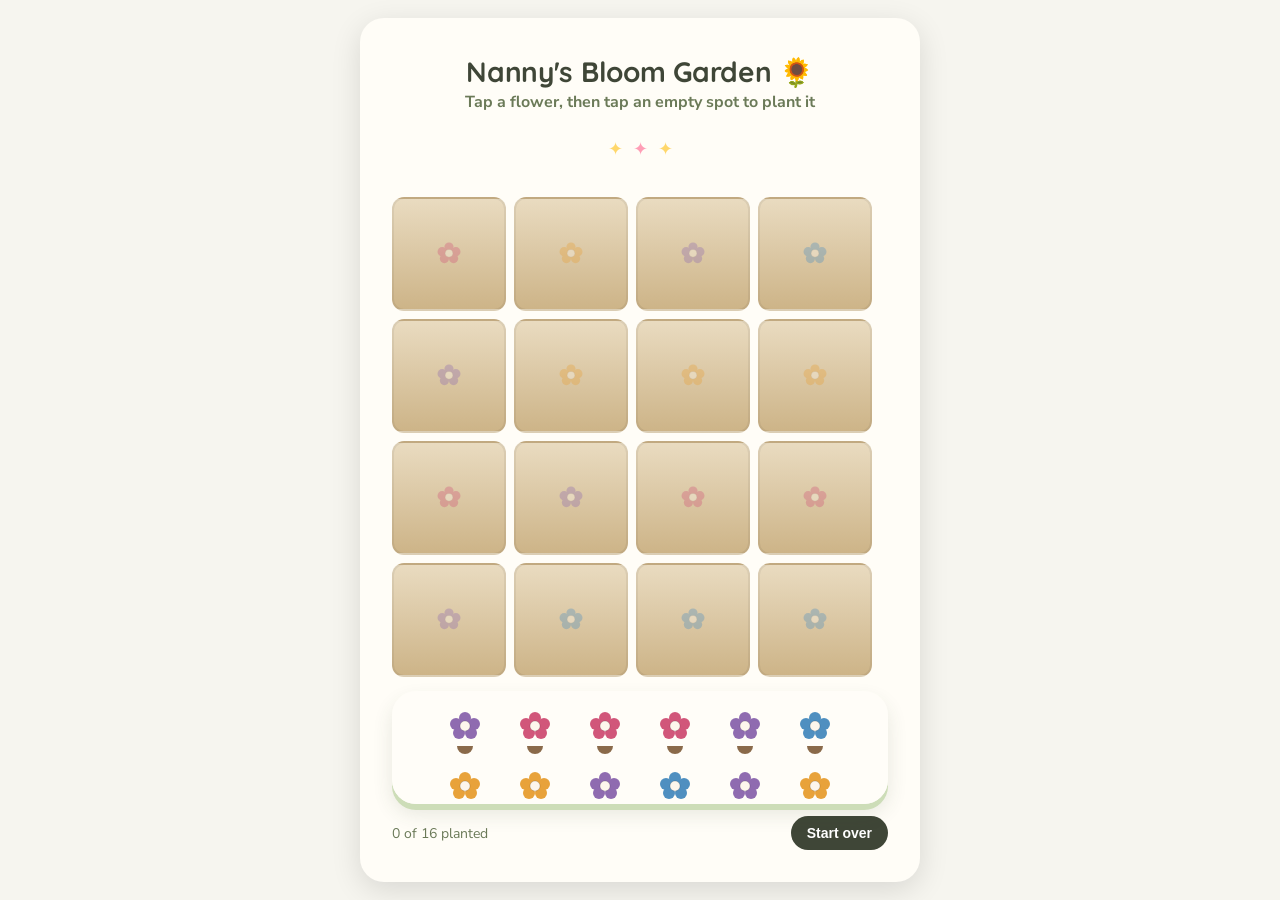
==== public/games/bloom-garden/index.html @ d187f030 "Add Bloom Garden, expand Flower Garden, fix Petal Catch basket - New game: Bloom Garden. Tap flowers" ====
<!DOCTYPE html>
<html lang="en">
<head>
<meta charset="UTF-8">
<meta name="viewport" content="width=device-width, initial-scale=1">
<title>Nanny's Bloom Garden</title>
<meta name="theme-color" content="#f6f5ef">
<meta name="mobile-web-app-capable" content="yes">
<meta name="apple-mobile-web-app-capable" content="yes">
<meta name="apple-mobile-web-app-status-bar-style" content="default">
<link rel="icon" type="image/png" sizes="32x32" href="../../icons/favicon-32.png">
<link rel="icon" type="image/png" sizes="16x16" href="../../icons/favicon-16.png">
<link rel="apple-touch-icon" href="../../icons/apple-touch-icon.png">
<link rel="manifest" href="../../manifest.json">
<link rel="stylesheet" href="../../shell/shell.css">
<link rel="stylesheet" href="style.css">
</head>
<body>
<div class="stage">
  <div class="panel">
    <h1>Nanny's Bloom Garden 🌻</h1>
    <p class="sub">Tap a flower, then tap an empty spot to plant it</p>
    <div class="flourish" aria-hidden="true"><span>&#10022;</span><span>&#10022;</span><span>&#10022;</span></div>

    <div class="decorations" id="decorations" aria-hidden="true"></div>
    <div class="plots" id="plots"></div>
    <div class="flower-tray" id="tray"></div>

    <div class="footer">
      <span class="progress" id="progress">0 of 16 planted</span>
      <button class="reset-btn" id="resetBtn">Start over</button>
    </div>
  </div>
</div>

<div class="win-screen" id="winScreen">
  <div class="win-card">
    <div style="font-size:44px;">🌻🦋🐦</div>
    <h2>Full bloom!</h2>
    <p style="color:var(--garden-ink-soft);">Every plot is planted and the garden is alive with visitors.</p>
    <button id="playAgainBtn">Play again</button>
  </div>
</div>

<script type="module" src="game.js"></script>
<script type="module" src="../../shared/register-sw.js"></script>
</body>
</html>
---- public/shell/shell.css ----
/* Shared design tokens for The Little Garden Arcade.
   Individual games layer their own accent palette and layout on top. */

/* Self-hosted so the fonts are covered by the service worker's
   same-origin precache and still render offline (a Google Fonts
   @import would bypass the SW entirely and just fall back silently). */
@font-face {
  font-family: 'Nunito Sans';
  font-style: normal;
  font-weight: 400 700;
  font-display: swap;
  src: url('../shared/fonts/nunito-sans-latin-ext.woff2') format('woff2');
  unicode-range: U+0100-02BA, U+02BD-02C5, U+02C7-02CC, U+02CE-02D7, U+02DD-02FF, U+0304, U+0308, U+0329, U+1D00-1DBF, U+1E00-1E9F, U+1EF2-1EFF, U+2020, U+20A0-20AB, U+20AD-20C0, U+2113, U+2C60-2C7F, U+A720-A7FF;
}
@font-face {
  font-family: 'Nunito Sans';
  font-style: normal;
  font-weight: 400 700;
  font-display: swap;
  src: url('../shared/fonts/nunito-sans-latin.woff2') format('woff2');
  unicode-range: U+0000-00FF, U+0131, U+0152-0153, U+02BB-02BC, U+02C6, U+02DA, U+02DC, U+0304, U+0308, U+0329, U+2000-206F, U+20AC, U+2122, U+2191, U+2193, U+2212, U+2215, U+FEFF, U+FFFD;
}
@font-face {
  font-family: 'Quicksand';
  font-style: normal;
  font-weight: 700;
  font-display: swap;
  src: url('../shared/fonts/quicksand-700-latin-ext.woff2') format('woff2');
  unicode-range: U+0100-02BA, U+02BD-02C5, U+02C7-02CC, U+02CE-02D7, U+02DD-02FF, U+0304, U+0308, U+0329, U+1D00-1DBF, U+1E00-1E9F, U+1EF2-1EFF, U+2020, U+20A0-20AB, U+20AD-20C0, U+2113, U+2C60-2C7F, U+A720-A7FF;
}
@font-face {
  font-family: 'Quicksand';
  font-style: normal;
  font-weight: 700;
  font-display: swap;
  src: url('../shared/fonts/quicksand-700-latin.woff2') format('woff2');
  unicode-range: U+0000-00FF, U+0131, U+0152-0153, U+02BB-02BC, U+02C6, U+02DA, U+02DC, U+0304, U+0308, U+0329, U+2000-206F, U+20AC, U+2122, U+2191, U+2193, U+2212, U+2215, U+FEFF, U+FFFD;
}

:root {
  --garden-cream: #fffdf8;
  --garden-ink: #3f4637;
  --garden-ink-soft: #6b7a58;

  --garden-sage: #f6f5ef;
  --garden-sage-deep: #cdddb8;
  --garden-sky: #cfe8f5;
  --garden-sky-deep: #a9d2e8;
  --garden-blossom: #f9e8ec;
  --garden-blossom-deep: #e6bcc7;
  --garden-sun: #fdf3da;
  --garden-sun-deep: #e8d190;
  --garden-coral: #d96b5c;
  --garden-pink-deep: #c75e78;

  --garden-accent: #6f8f62;
  --garden-accent-soft: #a6c48a;
  --garden-accent-highlight: #dceccb;

  --radius-lg: 24px;
  --radius-md: 20px;
  --radius-sm: 14px;
  --radius-pill: 30px;

  --font-heading: 'Quicksand', 'Nunito Sans', 'Trebuchet MS', sans-serif;
  --font-body: 'Nunito Sans', 'Trebuchet MS', sans-serif;
}

*, *::before, *::after {
  box-sizing: border-box;
  -webkit-tap-highlight-color: transparent;
}

/* Visually hides content while keeping it in the accessibility tree,
   for text that only screen readers/switch access need to read. */
.visually-hidden {
  position: absolute;
  width: 1px;
  height: 1px;
  padding: 0;
  margin: -1px;
  overflow: hidden;
  clip: rect(0, 0, 0, 0);
  white-space: nowrap;
  border: 0;
}

html, body {
  margin: 0;
  min-height: 100%;
  font-family: var(--font-body);
  color: var(--garden-ink);
}

h1 {
  font-family: var(--font-heading);
  font-weight: 700;
  font-size: clamp(22px, 6vw, 28px);
  letter-spacing: -.01em;
  margin: 4px 0 0;
  text-align: center;
}

.sub {
  color: var(--garden-ink-soft);
  font-weight: 700;
  font-size: clamp(14px, 4vw, 16px);
  margin: 2px 0 14px;
  text-align: center;
}

.stage {
  height: 100%;
  display: flex;
  flex-direction: column;
  align-items: center;
  padding: 18px 14px;
}

/* Floating card that holds a page's content over its accent-coloured
   background. On the hub it's content-sized and centred; game pages
   stretch it to fill the viewport (flex: 1) so their play area still
   has room to grow, same as before the panel existed. */
.panel {
  width: 100%;
  max-width: 560px;
  background: #fffdf7;
  border-radius: var(--radius-lg);
  box-shadow: 0 8px 30px rgba(0, 0, 0, .12);
  padding: clamp(20px, 6vw, 32px);
}

.flourish {
  display: flex;
  align-items: center;
  justify-content: center;
  gap: 10px;
  margin: 10px 0 2px;
  font-size: 18px;
}
.flourish span:nth-child(1), .flourish span:nth-child(3) { color: #ffd76b; }
.flourish span:nth-child(2) { color: #ff9eb6; }

.reset-btn {
  border: none;
  background: var(--garden-ink);
  color: #fff;
  padding: 9px 16px;
  border-radius: var(--radius-pill);
  font-size: 14px;
  font-weight: 600;
  cursor: pointer;
}

.footer {
  width: 100%;
  display: flex;
  justify-content: space-between;
  align-items: center;
  margin-top: 12px;
}

.progress {
  font-size: 14px;
  color: var(--garden-ink-soft);
}

.win-screen {
  position: fixed;
  inset: 0;
  background: rgba(61, 74, 47, .55);
  display: none;
  align-items: center;
  justify-content: center;
  padding: 20px;
}
.win-screen.show { display: flex; }

.win-card {
  background: var(--garden-cream);
  border-radius: var(--radius-lg);
  padding: 32px 26px;
  text-align: center;
  max-width: 320px;
  box-shadow: 0 10px 30px rgba(0, 0, 0, .25);
}
.win-card h2 {
  font-family: var(--font-heading);
  margin: 0 0 8px;
}
.win-card button {
  border: none;
  color: #fff;
  padding: 11px 24px;
  border-radius: var(--radius-pill);
  font-size: 15px;
  font-weight: 700;
  cursor: pointer;
  margin-top: 6px;
}

@keyframes shake {
  20% { transform: translateX(-6px); }
  40% { transform: translateX(6px); }
  60% { transform: translateX(-4px); }
  80% { transform: translateX(4px); }
}
---- public/games/bloom-garden/style.css ----
html, body { background: var(--garden-sage); overflow: hidden; height: 100%; }

.panel { flex: 1; display: flex; flex-direction: column; min-height: 0; }

.decorations {
  display: flex; justify-content: center; gap: 16px;
  min-height: 28px; margin-bottom: 4px;
}
.decor {
  font-size: 22px;
  opacity: 0;
  transform: scale(.4);
  transition: opacity .5s ease, transform .5s cubic-bezier(.34, 1.56, .64, 1);
}
.decor.shown { opacity: 1; transform: scale(1); }

.plots {
  display: grid; grid-template-columns: repeat(4, 1fr); gap: 8px;
  width: 100%; max-width: 480px; margin-bottom: 14px;
}
.plot {
  position: relative; aspect-ratio: 1/1; border-radius: 12px;
  background: linear-gradient(180deg, #e9dbc0, #cdb488);
  border: 2px solid rgba(0, 0, 0, .06);
  display: flex; align-items: center; justify-content: center;
  cursor: pointer;
}
.plot .ghost { opacity: .35; transition: opacity .2s ease, transform .2s ease; display: flex; }
.plot.filled { background: linear-gradient(180deg, #eef6df, #d5e8bd); cursor: default; }
.plot.filled .ghost { opacity: 1; transform: scale(1.15); }
.plot.wrong { animation: shake .4s ease; }

.flower-tray {
  flex: 1; width: 100%; max-width: 560px;
  background: var(--garden-cream);
  border-radius: var(--radius-lg);
  box-shadow: 0 6px 0 var(--garden-sage-deep), 0 10px 20px rgba(61, 74, 47, .12);
  padding: 18px 14px;
  display: flex; flex-wrap: wrap; align-content: flex-start; justify-content: center; gap: 14px;
  overflow-y: auto;
  position: relative;
}

.flower-btn {
  border: none; background: none; cursor: pointer;
  width: 56px; display: flex; flex-direction: column; align-items: center;
  transition: transform .15s ease;
}
.flower-btn::after { content: ''; width: 16px; height: 8px; margin-top: 2px; background: #8a6a4a; border-radius: 0 0 8px 8px; }
.flower-btn:active { transform: scale(.9); }
.flower-btn.selected { transform: translateY(-4px) scale(1.12); }
.flower-btn.selected svg circle { filter: drop-shadow(0 0 5px rgba(0, 0, 0, .3)); }
.flower-btn.gone { animation: popAway .3s ease forwards; pointer-events: none; }
@keyframes popAway { to { transform: scale(0); opacity: 0; } }

.footer { max-width: 560px; }

.win-card button { background: var(--garden-accent); }
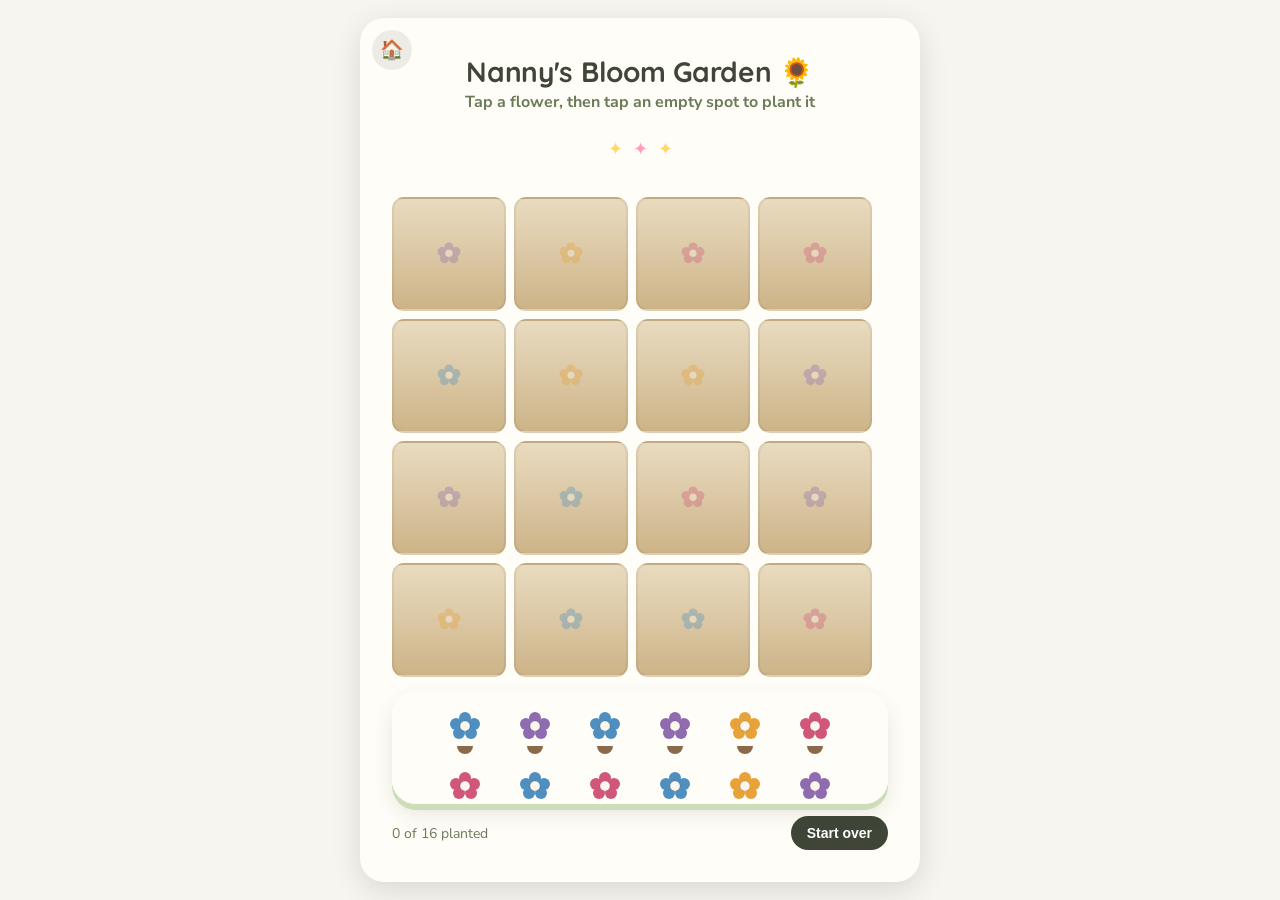
==== commit efeb58dc: "Add a home button to every game page Every game was a dead end -- the only way back to the hub was t" ====
--- a/public/games/bloom-garden/index.html
+++ b/public/games/bloom-garden/index.html
@@ -18,6 +18,7 @@
 <body>
 <div class="stage">
   <div class="panel">
+    <a href="../../shell/" class="home-btn" aria-label="Back to the game hub">🏠</a>
     <h1>Nanny's Bloom Garden 🌻</h1>
     <p class="sub">Tap a flower, then tap an empty spot to plant it</p>
     <div class="flourish" aria-hidden="true"><span>&#10022;</span><span>&#10022;</span><span>&#10022;</span></div>
--- a/public/shell/shell.css
+++ b/public/shell/shell.css
@@ -122,6 +122,7 @@
    stretch it to fill the viewport (flex: 1) so their play area still
    has room to grow, same as before the panel existed. */
 .panel {
+  position: relative;
   width: 100%;
   max-width: 560px;
   background: #fffdf7;
@@ -129,6 +130,28 @@
   box-shadow: 0 8px 30px rgba(0, 0, 0, .12);
   padding: clamp(20px, 6vw, 32px);
 }
+
+/* Every game page needs a way back to the hub that doesn't depend on
+   the browser's own back button -- an installed PWA in standalone mode
+   has no address bar or back button at all. */
+.home-btn {
+  position: absolute;
+  top: 12px;
+  left: 12px;
+  width: 40px;
+  height: 40px;
+  display: flex;
+  align-items: center;
+  justify-content: center;
+  border-radius: 50%;
+  background: rgba(0, 0, 0, .07);
+  font-size: 19px;
+  text-decoration: none;
+  transition: background-color .15s ease, transform .15s ease;
+}
+.home-btn:hover, .home-btn:focus-visible { background: rgba(0, 0, 0, .13); }
+.home-btn:active { transform: scale(.92); }
+.home-btn:focus-visible { outline: 3px solid var(--garden-accent); outline-offset: 2px; }
 
 .flourish {
   display: flex;
--- a/public/games/bloom-garden/style.css
+++ b/public/games/bloom-garden/style.css
@@ -25,6 +25,7 @@
   display: flex; align-items: center; justify-content: center;
   cursor: pointer;
 }
+.plot:focus-visible { outline: 3px solid var(--garden-accent); outline-offset: 2px; }
 .plot .ghost { opacity: .35; transition: opacity .2s ease, transform .2s ease; display: flex; }
 .plot.filled { background: linear-gradient(180deg, #eef6df, #d5e8bd); cursor: default; }
 .plot.filled .ghost { opacity: 1; transform: scale(1.15); }
